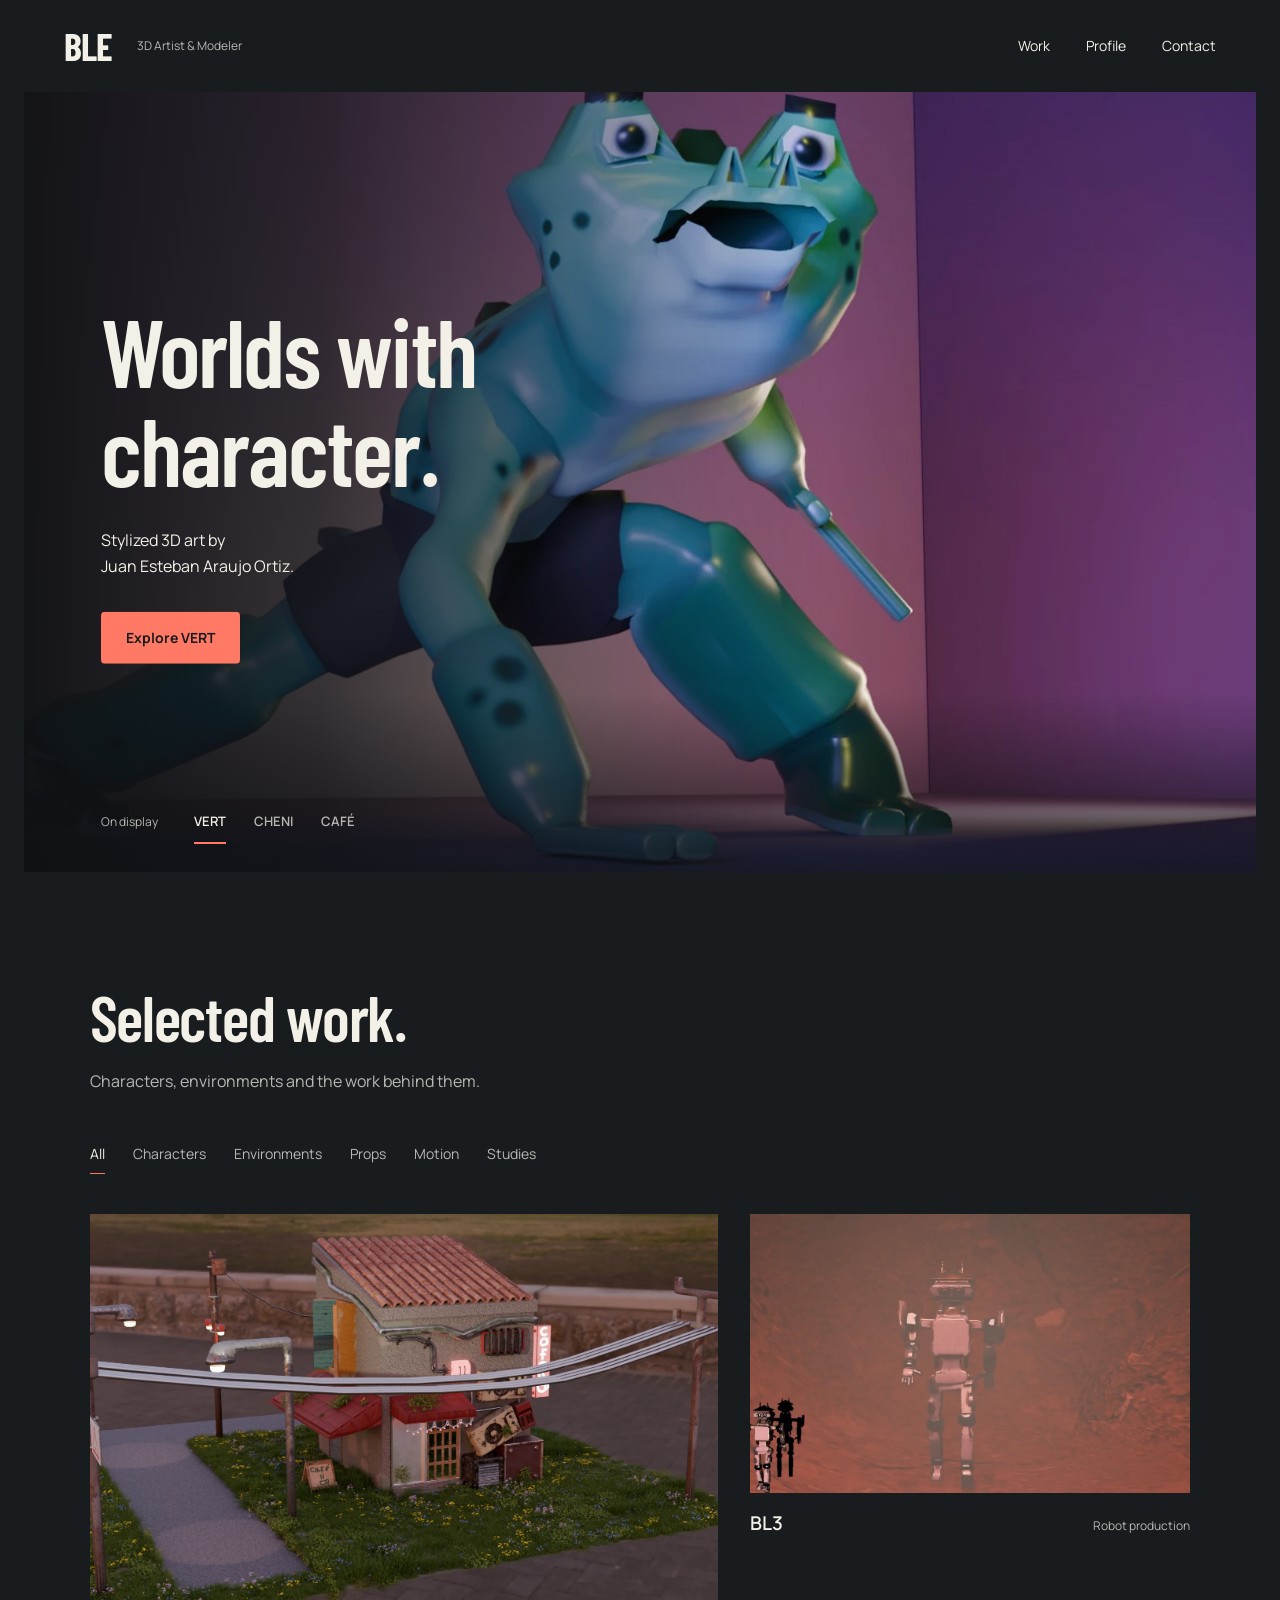
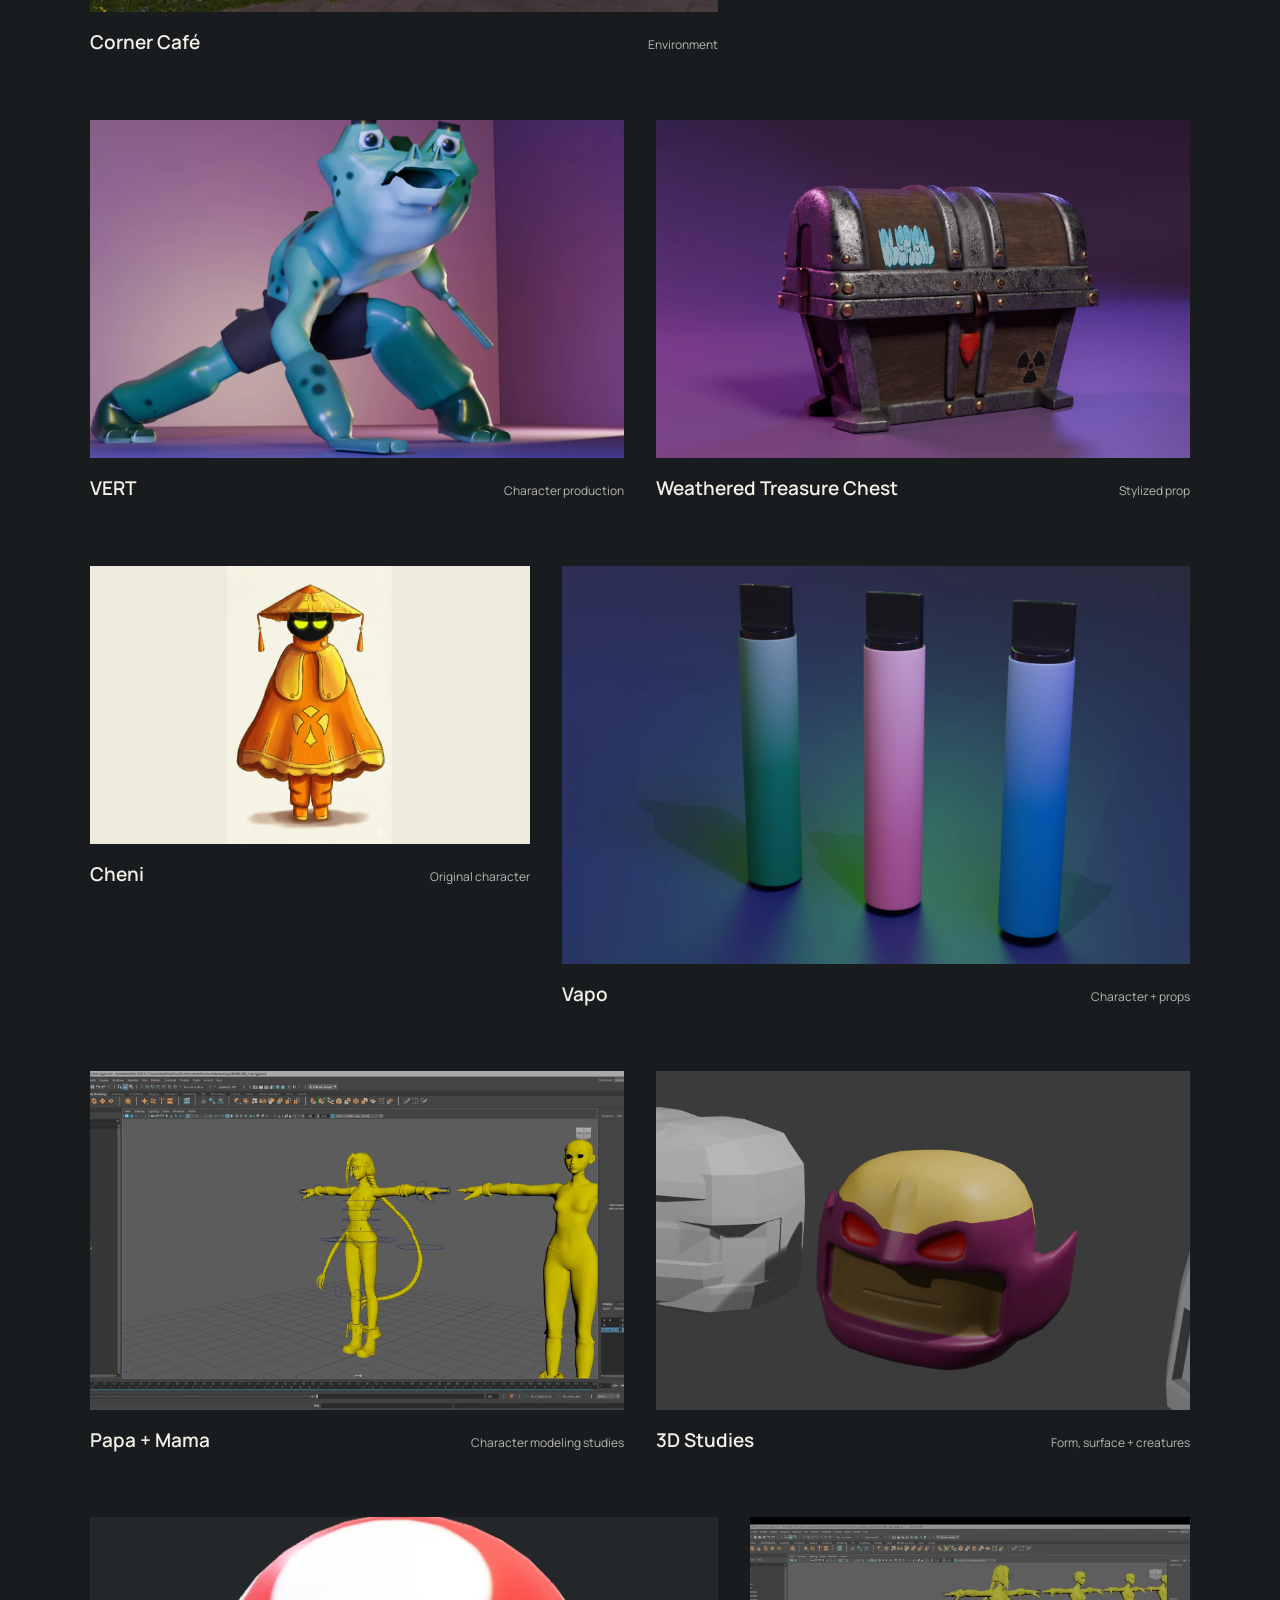
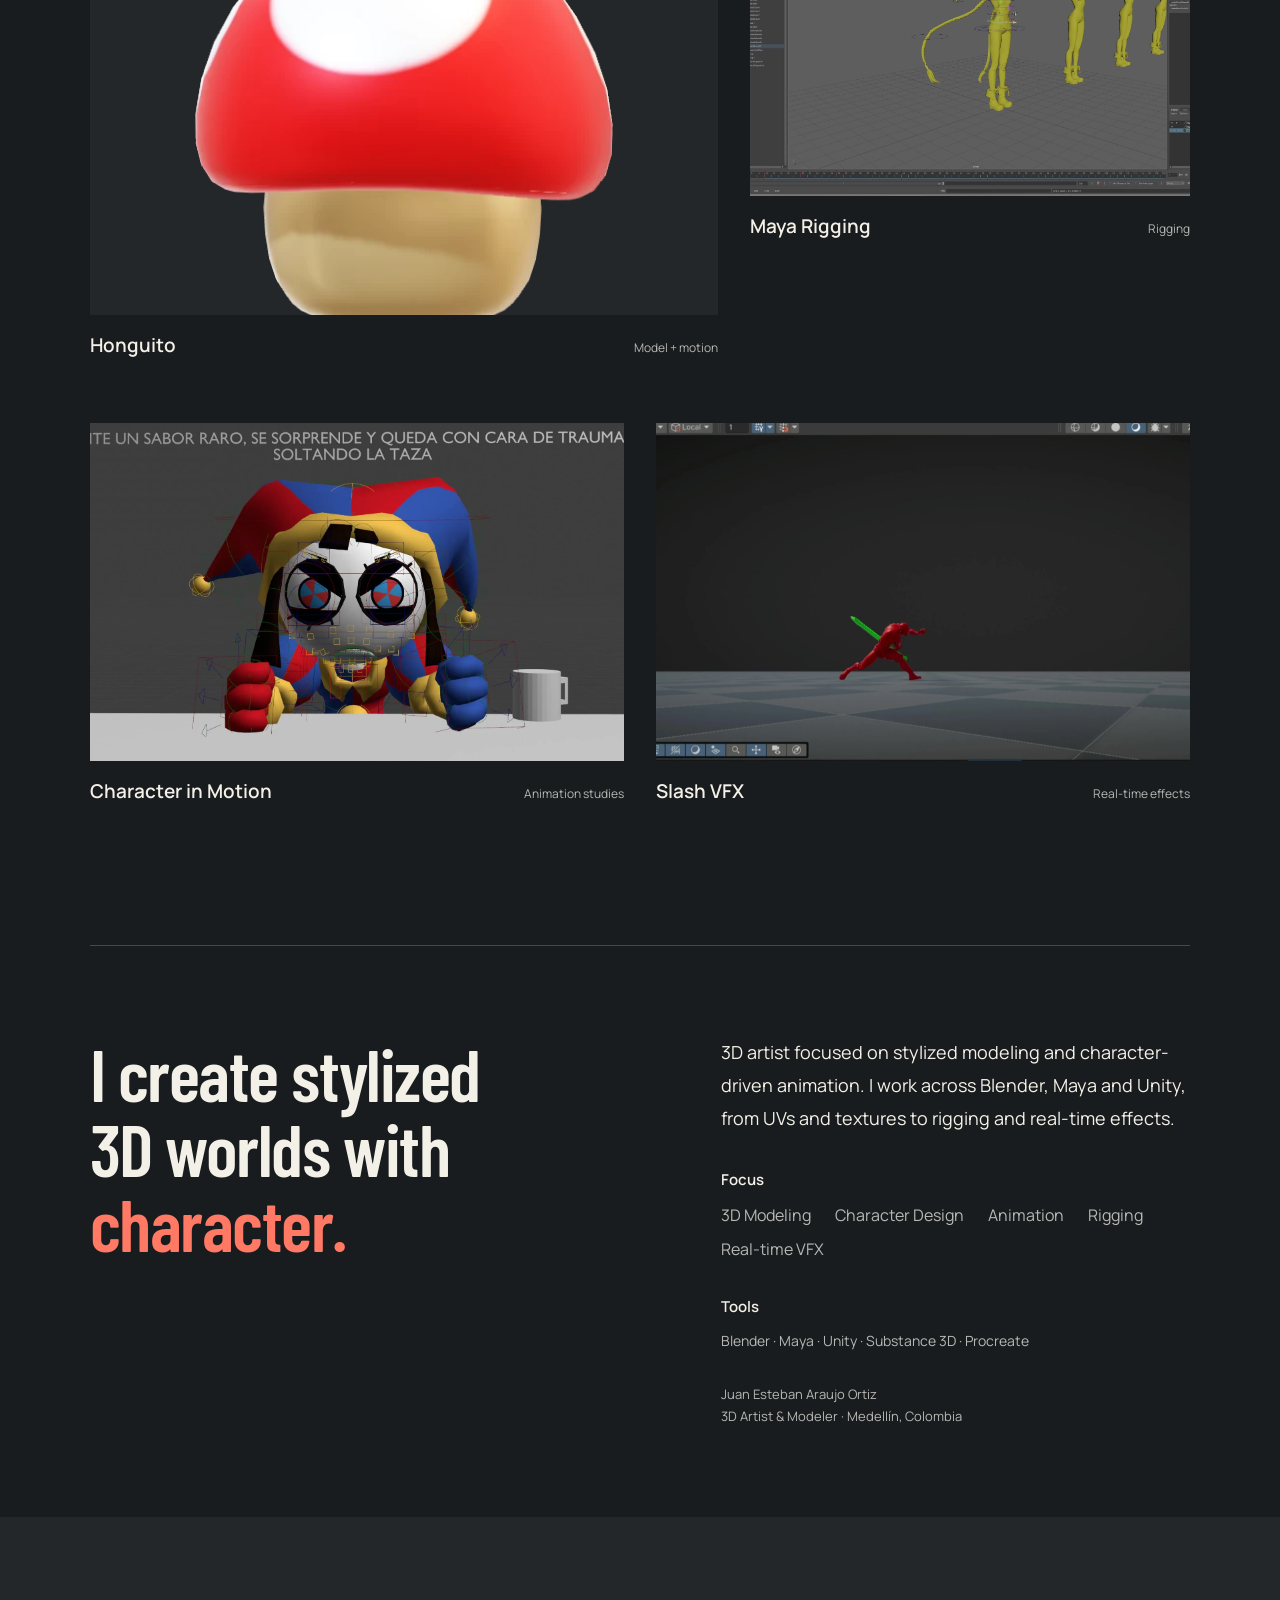
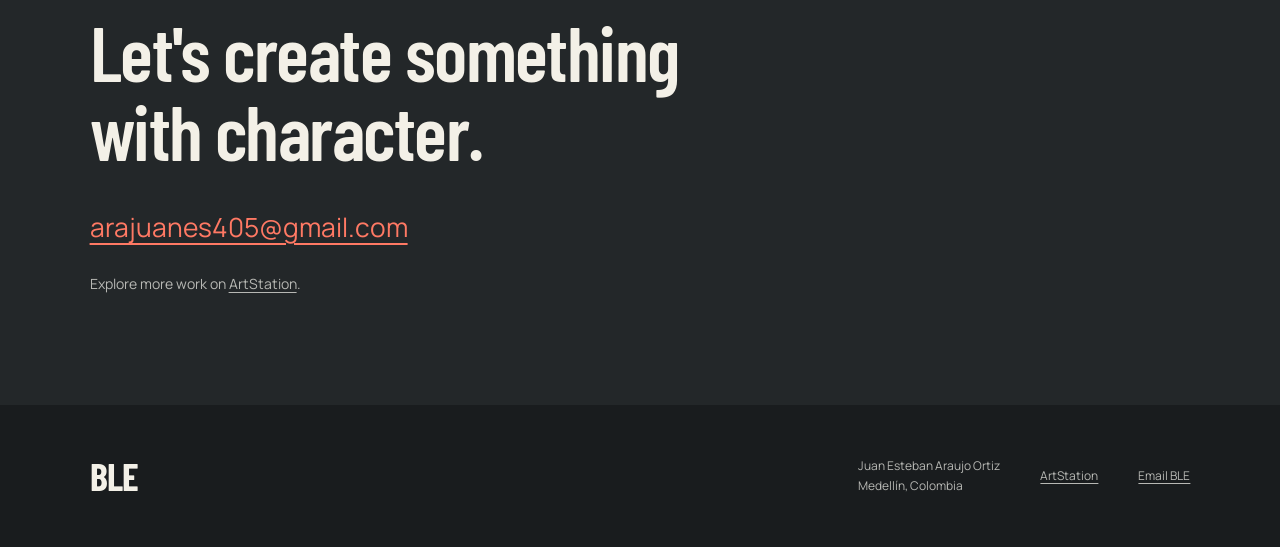
==== docs/index.html @ a09b198f "Build BLE exhibition portfolio with complete artwork, videos and 3D models" ====
<!doctype html><html lang="en"><head><meta charset="utf-8"><meta name="viewport" content="width=device-width,initial-scale=1"><meta name="theme-color" content="#191c1e"><title>Worlds with character · BLE</title><meta name="description" content="The portfolio of Juan Esteban Araujo Ortiz (BLE). Stylized 3D modeling, character design, environments, animation, rigging and real-time VFX."><meta property="og:title" content="Worlds with character · BLE"><meta property="og:description" content="The portfolio of Juan Esteban Araujo Ortiz (BLE). Stylized 3D modeling, character design, environments, animation, rigging and real-time VFX."><meta property="og:type" content="website"><meta property="og:image" content="https://ble4real.github.io/portafolio/assets/image4.webp"><link rel="icon" href="assets/favicon.svg" type="image/svg+xml"><link rel="stylesheet" href="assets/fonts/fonts.css"><link rel="stylesheet" href="styles.css"><script defer src="app.js"></script></head><body><a class="skip" href="#main">Skip to content</a><header class="site-header"><a class="brand" href="index.html" aria-label="BLE home">BLE<span>3D Artist &amp; Modeler</span></a><nav aria-label="Main navigation"><a href="index.html#work">Work</a><a href="index.html#about">Profile</a><a href="index.html#contact">Contact</a></nav></header>
<main id="main"><section class="exhibition" aria-labelledby="hero-title"><div class="exhibition-art"><img id="featured-image" src="assets/image4.webp" alt="VERT, an original blue stylized character by BLE" width="1600" height="900" fetchpriority="high"></div><div class="exhibition-copy"><h1 id="hero-title">Worlds with<br>character.</h1><p>Stylized 3D art by<br>Juan Esteban Araujo Ortiz.</p><a id="featured-link" class="button primary" href="projects/vert.html">Explore VERT</a></div><div class="stage-controls" aria-label="Featured work"><span>On display</span><button class="active" aria-pressed="true" data-feature="vert">VERT</button><button aria-pressed="false" data-feature="cheni">CHENI</button><button aria-pressed="false" data-feature="cafe">CAFÉ</button></div></section>
<section id="work" class="work-section"><div class="section-heading"><h2>Selected work.</h2><p>Characters, environments and the work behind them.</p></div><div class="filters" role="group" aria-label="Filter projects"><button aria-pressed="true" class="active" data-filter="All">All</button><button aria-pressed="false" class="" data-filter="Characters">Characters</button><button aria-pressed="false" class="" data-filter="Environments">Environments</button><button aria-pressed="false" class="" data-filter="Props">Props</button><button aria-pressed="false" class="" data-filter="Motion">Motion</button><button aria-pressed="false" class="" data-filter="Studies">Studies</button></div><p id="filter-status" class="sr-only" aria-live="polite">12 projects shown</p><div class="project-grid"><a class="project-item" href="projects/corner-cafe.html" data-category="Environments"><div class="project-image "><img src="assets/image2.webp" alt="Corner Café environment, final render" loading="lazy" width="900" height="600"></div><div class="project-label"><h3>Corner Café</h3><span>Environment</span></div></a><a class="project-item" href="projects/bl3.html" data-category="Characters"><div class="project-image "><img src="assets/image3.webp" alt="BL3: final environment and robot" loading="lazy" width="900" height="600"></div><div class="project-label"><h3>BL3</h3><span>Robot production</span></div></a><a class="project-item" href="projects/vert.html" data-category="Characters"><div class="project-image "><img src="assets/image4.webp" alt="VERT character: complete presentation" loading="lazy" width="900" height="600"></div><div class="project-label"><h3>VERT</h3><span>Character production</span></div></a><a class="project-item" href="projects/treasure-chest.html" data-category="Props"><div class="project-image "><img src="assets/image5.webp" alt="Weathered treasure chest: final render" loading="lazy" width="900" height="600"></div><div class="project-label"><h3>Weathered Treasure Chest</h3><span>Stylized prop</span></div></a><a class="project-item" href="projects/cheni.html" data-category="Characters"><div class="project-image portrait"><img src="assets/image1.webp" alt="Cheni original character design: front" loading="lazy" width="900" height="600"></div><div class="project-label"><h3>Cheni</h3><span>Original character</span></div></a><a class="project-item" href="projects/vapo.html" data-category="Characters"><div class="project-image "><img src="assets/image6.webp" alt="Vapo cylindrical accessories" loading="lazy" width="900" height="600"></div><div class="project-label"><h3>Vapo</h3><span>Character + props</span></div></a><a class="project-item" href="projects/character-studies.html" data-category="Studies"><div class="project-image "><img src="assets/image25.webp" alt="Papa + Mama: three character model variations in Blender" loading="lazy" width="900" height="600"></div><div class="project-label"><h3>Papa + Mama</h3><span>Character modeling studies</span></div></a><a class="project-item" href="projects/3d-studies.html" data-category="Studies"><div class="project-image "><img src="assets/image8.webp" alt="Wolv: creature study" loading="lazy" width="900" height="600"></div><div class="project-label"><h3>3D Studies</h3><span>Form, surface + creatures</span></div></a><a class="project-item" href="projects/honguito.html" data-category="Characters"><div class="project-image "><img src="assets/image29.webp" alt="Honguito interactive model preview" loading="lazy" width="900" height="600"></div><div class="project-label"><h3>Honguito</h3><span>Model + motion</span></div></a><a class="project-item" href="projects/maya-rigging.html" data-category="Motion"><div class="project-image "><img src="assets/image30.webp" alt="Maya rigging: model and controls" loading="lazy" width="900" height="600"></div><div class="project-label"><h3>Maya Rigging</h3><span>Rigging</span></div></a><a class="project-item" href="projects/animation-studies.html" data-category="Motion"><div class="project-image "><img src="assets/image7.webp" alt="Two-angle character acting exercise" loading="lazy" width="900" height="600"></div><div class="project-label"><h3>Character in Motion</h3><span>Animation studies</span></div></a><a class="project-item" href="projects/slash-vfx.html" data-category="Motion"><div class="project-image "><img src="assets/image38.webp" alt="Slash VFX: Unity effect view" loading="lazy" width="900" height="600"></div><div class="project-label"><h3>Slash VFX</h3><span>Real-time effects</span></div></a></div><p class="empty-state" hidden>No projects match this selection. Choose All to see the complete portfolio.</p></section>
<section id="about" class="profile"><div class="profile-title"><h2>I create stylized<br>3D worlds with<br><span>character.</span></h2></div><div class="profile-body"><p class="intro">3D artist focused on stylized modeling and character-driven animation. I work across Blender, Maya and Unity, from UVs and textures to rigging and real-time effects.</p><h3>Focus</h3><ul class="focus-list"><li>3D Modeling</li><li>Character Design</li><li>Animation</li><li>Rigging</li><li>Real-time VFX</li></ul><h3>Tools</h3><p class="tools">Blender · Maya · Unity · Substance 3D · Procreate</p><p class="profile-name">Juan Esteban Araujo Ortiz<br>3D Artist &amp; Modeler · Medellín, Colombia</p></div></section>
<section id="contact" class="contact"><h2>Let's create something<br>with character.</h2><a class="contact-email" href="mailto:arajuanes405@gmail.com">arajuanes405@gmail.com</a><p>Explore more work on <a href="https://www.artstation.com/ble4real" target="_blank" rel="noopener noreferrer">ArtStation</a>.</p></section></main><footer><a class="brand" href="index.html">BLE</a><p>Juan Esteban Araujo Ortiz<br>Medellín, Colombia</p><a href="https://www.artstation.com/ble4real" target="_blank" rel="noopener noreferrer">ArtStation</a><a href="mailto:arajuanes405@gmail.com">Email BLE</a></footer><dialog class="lightbox" aria-label="Enlarged artwork"><button type="button" class="close-lightbox">Close image</button><img src="assets/image4.webp" alt=""><p></p></dialog></body></html>
---- docs/assets/fonts/fonts.css ----
@font-face {
  font-family: 'Barlow Condensed';
  font-style: normal;
  font-weight: 600;
  font-display: swap;
  src: url(./font-1.ttf) format('truetype');
}
@font-face {
  font-family: 'Barlow Condensed';
  font-style: normal;
  font-weight: 700;
  font-display: swap;
  src: url(./font-2.ttf) format('truetype');
}
@font-face {
  font-family: 'Manrope';
  font-style: normal;
  font-weight: 400;
  font-display: swap;
  src: url(./font-3.ttf) format('truetype');
}
@font-face {
  font-family: 'Manrope';
  font-style: normal;
  font-weight: 500;
  font-display: swap;
  src: url(./font-4.ttf) format('truetype');
}
@font-face {
  font-family: 'Manrope';
  font-style: normal;
  font-weight: 600;
  font-display: swap;
  src: url(./font-5.ttf) format('truetype');
}
@font-face {
  font-family: 'Manrope';
  font-style: normal;
  font-weight: 700;
  font-display: swap;
  src: url(./font-6.ttf) format('truetype');
}
---- docs/styles.css ----
:root{color-scheme:dark;--bg:#191c1e;--surface:#232729;--text:#f3f0e7;--muted:#b7b8b4;--accent:#ff7964;--line:#44484a;--display:'Barlow Condensed',sans-serif;--body:'Manrope',sans-serif;--ease:cubic-bezier(.16,1,.3,1)}
*{box-sizing:border-box}html{scroll-behavior:smooth;scroll-padding-top:100px}body{margin:0;background:var(--bg);color:var(--text);font:400 16px/1.65 var(--body)}::selection{background:var(--accent);color:var(--bg)}::-webkit-scrollbar{width:10px}::-webkit-scrollbar-track{background:var(--bg)}::-webkit-scrollbar-thumb{background:#646969;border:2px solid var(--bg);border-radius:8px}a{color:inherit;text-underline-offset:.24em}button,input{font:inherit}button{cursor:pointer}button,a{touch-action:manipulation}button:disabled{cursor:wait;opacity:.5}button:focus-visible,a:focus-visible,model-viewer:focus-visible{outline:2px solid var(--accent);outline-offset:6px}img{display:block;max-width:100%;height:auto}h1,h2,h3,p{margin:0}h1,h2{font-family:var(--display);line-height:1.03;letter-spacing:-.02em;font-weight:600;text-wrap:balance}h3{font-weight:600;line-height:1.35}h1{font-size:clamp(3.4rem,7.6vw,6rem)}h2{font-size:clamp(2.7rem,5vw,4.7rem)}p{max-width:70ch}.site-header{height:92px;padding:0 max(32px,5vw);display:flex;align-items:center;justify-content:space-between;gap:24px}.brand{font-family:var(--display);font-weight:700;font-size:38px;letter-spacing:-.02em;text-decoration:none;display:flex;align-items:center;gap:24px}.brand span{font:400 12px/1.4 var(--body);color:var(--muted);letter-spacing:0}.site-header nav{display:flex;gap:36px}.site-header nav a{font-size:14px;text-decoration:none;position:relative}.site-header nav a:hover{color:var(--accent)}.skip{position:fixed;top:-100px;left:20px;padding:12px 20px;background:var(--accent);color:var(--bg);z-index:99}.skip:focus{top:12px}.sr-only{position:absolute;width:1px;height:1px;padding:0;margin:-1px;overflow:hidden;clip:rect(0,0,0,0);white-space:nowrap;border:0}.exhibition{position:relative;min-height:620px;height:calc(100dvh - 120px);max-height:820px;margin:0 24px;overflow:hidden;background:#242226}.exhibition-art{position:absolute;inset:0}.exhibition-art img{width:100%;height:100%;object-fit:cover;object-position:70% center;transition:opacity 180ms ease}.exhibition-art:after{content:'';position:absolute;inset:0;background:linear-gradient(90deg,rgba(15,17,20,.97),rgba(15,17,20,.78) 24%,rgba(15,17,20,.03) 65%),linear-gradient(0deg,rgba(15,17,20,.83),transparent 23%)}.exhibition-copy{position:absolute;left:clamp(32px,6vw,100px);top:50%;transform:translateY(-50%);max-width:560px}.exhibition-copy h1{margin-bottom:28px}.exhibition-copy p{margin-bottom:32px;color:var(--text);font-size:16px}.button{display:inline-flex;align-items:center;justify-content:center;min-height:52px;padding:13px 24px;border:1px solid transparent;border-radius:4px;text-decoration:none;font-size:14px;font-weight:700;transition:background 180ms ease,transform 180ms var(--ease)}.primary{background:var(--accent);color:#191c1e}.primary:hover{background:#ff9585}.primary:active{transform:scale(.97)}.stage-controls{position:absolute;bottom:28px;left:clamp(32px,6vw,100px);right:32px;display:flex;align-items:center;gap:28px}.stage-controls>span{color:var(--muted);font-size:12px;margin-right:8px}.stage-controls button{background:transparent;border:0;padding:10px 0;color:var(--muted);font-size:13px;font-weight:600;border-bottom:2px solid transparent}.stage-controls button.active{color:var(--text);border-color:var(--accent)}.stage-controls button:hover{color:var(--text)}.work-section{padding:112px max(32px,7vw) 0}.section-heading{margin-bottom:40px}.section-heading p{margin-top:18px;color:var(--muted)}.filters{display:flex;flex-wrap:wrap;gap:12px 28px;margin-bottom:40px}.filters button{background:transparent;border:0;border-bottom:1px solid transparent;color:var(--muted);padding:8px 0;font-size:14px}.filters button.active{border-color:var(--accent);color:var(--text)}.filters button:hover{color:var(--accent)}.project-grid{display:grid;grid-template-columns:repeat(12,minmax(0,1fr));column-gap:32px;row-gap:64px}.project-item{grid-column:span 6;text-decoration:none;min-width:0}.project-item:first-child{grid-column:span 7}.project-item:nth-child(2){grid-column:span 5}.project-item:nth-child(5){grid-column:span 5}.project-item:nth-child(6){grid-column:span 7}.project-item:nth-child(9){grid-column:span 7}.project-item:nth-child(10){grid-column:span 5}.project-item[hidden]{display:none}.project-grid.filtered .project-item{grid-column:span 6}.project-image{overflow:hidden;background:var(--surface);aspect-ratio:1.58}.project-image img{width:100%;height:100%;object-fit:cover;transition:transform 550ms var(--ease);object-position:center}.project-image.portrait{background:#eeeadd}.project-image.portrait img{object-fit:contain}.project-label{display:flex;justify-content:space-between;align-items:baseline;gap:16px;margin-top:18px}.project-label h3{font-size:19px}.project-label span{font-size:12px;color:var(--muted);text-align:right}.project-item:hover .project-image img{transform:scale(1.035)}.project-item:hover h3{color:var(--accent)}.profile{margin:140px max(32px,7vw) 0;padding:90px 0;border-top:1px solid var(--line);display:grid;grid-template-columns:1.1fr 1fr;gap:9vw}.profile-title h2{font-size:clamp(3.2rem,5.7vw,5.5rem)}.profile-title span{color:var(--accent)}.profile-body .intro{font-size:18px;line-height:1.85}.profile-body h3{margin-top:34px;margin-bottom:12px;font-size:15px}.focus-list{display:flex;flex-wrap:wrap;gap:8px 24px;list-style:none;padding:0;margin:0;color:var(--muted)}.tools{color:var(--muted);font-size:14px}.profile-name{margin-top:32px;color:var(--muted);font-size:13px}.contact{padding:95px max(32px,7vw) 110px;background:var(--surface)}.contact h2{font-size:clamp(3rem,6vw,5.5rem)}.contact-email{display:inline-block;margin-top:36px;font-size:clamp(1rem,2.2vw,1.65rem);color:var(--accent);overflow-wrap:anywhere}.contact p{margin-top:22px;font-size:14px;color:var(--muted)}footer{display:flex;align-items:center;gap:40px;padding:40px max(32px,7vw);font-size:12px;color:var(--muted)}footer .brand{color:var(--text);margin-right:auto}footer p{font-size:12px}footer a:not(.brand){white-space:nowrap}footer a:hover{color:var(--accent)}.project-page{padding:40px max(32px,7vw) 0}.back-link{font-size:13px;color:var(--muted)}.project-heading{padding:48px 0 54px;max-width:900px}.project-kind{color:var(--muted);font-size:16px;margin-bottom:20px}.project-heading h1{font-size:clamp(3.5rem,7.2vw,6rem);margin-bottom:24px}.project-intro{font-size:20px;line-height:1.6;max-width:58ch}.project-heading .tools{margin-top:24px}.project-gallery{display:grid;grid-template-columns:repeat(2,minmax(0,1fr));gap:36px 28px}.gallery-item{margin:0;min-width:0}.gallery-item:first-child{grid-column:1/-1}.gallery-item:first-child img{max-height:720px}.artwork-open{display:block;width:100%;padding:0;border:0;background:var(--surface);border-radius:0;overflow:hidden}.artwork-open img{width:100%;max-height:520px;object-fit:contain;height:auto}.artwork-open:hover{outline:1px solid var(--accent)}figcaption{font-size:12px;color:var(--muted);margin-top:13px;max-width:65ch}.process-notes{display:grid;grid-template-columns:repeat(3,minmax(0,1fr));gap:38px;margin-top:64px}.process-notes h2{font-size:18px;margin-bottom:12px}.process-notes p{color:var(--muted);font-size:14px}.film,.model-section{margin-top:84px}.film h2,.model-section h2{font:600 clamp(2rem,3.5vw,3rem)/1.15 var(--display);margin-bottom:24px}.film video{width:100%;max-height:720px;background:#101315;display:block;object-fit:contain}.film p,.model-section>p{margin-top:18px;color:var(--muted);font-size:14px}.subtle-link{display:inline-block;margin-top:16px;color:var(--accent);font-size:13px}.model-shell{position:relative;background:#101315}model-viewer{display:block;width:100%;height:580px;background:#101315;--poster-color:#101315;--progress-bar-color:var(--accent)}.model-poster{display:flex;align-items:flex-end;justify-content:center;position:absolute;inset:0;width:100%;height:100%;border:0;background-color:#101315;background-position:center;background-size:contain;background-repeat:no-repeat;padding:32px}.model-poster span{background:var(--accent);color:#191c1e;padding:13px 24px;border-radius:4px;font-size:14px;font-weight:700}.model-progress{position:absolute;bottom:24px;left:24px;background:var(--bg);padding:8px 14px;border-radius:4px;font-size:13px}.model-error{padding:24px;color:var(--text)}.credits{margin-top:80px;padding:44px 0 64px;border-top:1px solid var(--line)}.credits h2{font:600 22px/1.4 var(--body);margin-bottom:18px}.credits p{font-size:14px;color:var(--muted)}.project-pagination{display:flex;justify-content:space-between;gap:32px;border-top:1px solid var(--line);padding:32px 0 72px}.project-pagination a{font-size:20px;text-decoration:none;max-width:46%;overflow-wrap:anywhere}.project-pagination a:last-child{text-align:right}.project-pagination span{display:block;font-size:12px;color:var(--muted);margin-bottom:12px}.project-pagination a:hover{color:var(--accent)}.lightbox{border:0;border-radius:0;padding:24px;background:var(--bg);color:var(--text);width:min(96vw,1500px);max-height:94dvh}.lightbox::backdrop{background:rgba(0,0,0,.92)}.lightbox img{width:100%;max-height:76dvh;object-fit:contain}.lightbox p{margin-top:14px;font-size:13px;color:var(--muted)}.close-lightbox{display:block;margin:0 0 18px auto;padding:8px 14px;border:1px solid var(--line);background:transparent;color:var(--text);border-radius:4px}.empty-state{color:var(--muted);padding:24px 0}
@media(hover:hover) and (pointer:fine){.site-header nav a:after{content:'';position:absolute;left:0;right:0;bottom:-7px;height:1px;background:var(--accent);transform:scaleX(0);transform-origin:left;transition:transform 180ms var(--ease)}.site-header nav a:hover:after{transform:scaleX(1)}}
@media(max-width:900px){.brand span{display:none}.site-header{height:78px}.site-header nav{gap:26px}.exhibition{min-height:570px;height:calc(88dvh - 78px)}.exhibition-copy h1{font-size:clamp(3.5rem,8vw,5.5rem)}.project-label{display:block}.project-label span{display:block;text-align:left;margin-top:5px}.profile{gap:6vw}.process-notes{grid-template-columns:1fr 1fr}.contact{padding-top:75px}footer{gap:24px}.project-intro{font-size:18px}}
@media(max-width:600px){html{scroll-padding-top:20px}.site-header{padding:0 22px;height:74px}.brand{font-size:34px}.site-header nav{gap:22px}.site-header nav a{font-size:12px}.exhibition{margin:0 12px;min-height:690px;height:calc(100dvh - 86px);max-height:830px}.exhibition-art img{object-position:64% top;height:64%;object-fit:cover}.exhibition-art:after{background:linear-gradient(0deg,#15181b 31%,rgba(21,24,27,.15) 74%,transparent);}.exhibition-copy{top:auto;bottom:90px;transform:none;left:24px;right:24px}.exhibition-copy h1{font-size:clamp(3.4rem,15vw,4.4rem);margin-bottom:18px}.exhibition-copy p{font-size:14px;margin-bottom:24px}.stage-controls{bottom:22px;left:24px;right:24px;gap:21px}.stage-controls>span{font-size:11px;margin-right:0}.stage-controls button{font-size:12px}.work-section{padding:72px 24px 0}.section-heading{margin-bottom:26px}.section-heading p{font-size:14px;margin-top:14px}.filters{gap:8px 24px;margin-bottom:30px}.filters button{font-size:12px}.project-grid{display:block}.project-item{display:block;margin-bottom:38px}.project-image{aspect-ratio:1.45}.project-label{display:flex;margin-top:14px}.project-label h3{font-size:17px}.project-label span{font-size:11px;text-align:right;max-width:45%;margin-top:0}.profile{margin:72px 24px 0;padding:60px 0;display:block}.profile-title h2{font-size:3.5rem}.profile-body{margin-top:36px}.profile-body .intro{font-size:16px}.contact{padding:66px 24px}.contact h2{font-size:3.2rem}.contact-email{font-size:16px}footer{padding:32px 24px;flex-wrap:wrap;gap:22px}footer .brand{flex:1}footer p{width:65%;text-align:right}footer a:not(.brand){font-size:12px}.project-page{padding:24px 24px 0}.project-heading{padding:36px 0}.project-heading h1{font-size:3.8rem}.project-intro{font-size:17px}.project-gallery{display:block}.gallery-item{margin-bottom:30px}.process-notes{display:block;margin-top:42px}.process-notes>div{margin-bottom:30px}.film,.model-section{margin-top:54px}model-viewer{height:400px}.credits{margin-top:54px;padding:32px 0 44px}.project-pagination{padding-bottom:44px}.project-pagination a{font-size:17px}.lightbox{padding:16px}.model-poster{padding:22px}.model-poster span{font-size:12px}}
@media(prefers-reduced-motion:reduce){html{scroll-behavior:auto}*,*:before,*:after{animation:none!important;transition:none!important}.project-item:hover .project-image img{transform:none}.primary:active{transform:none}}
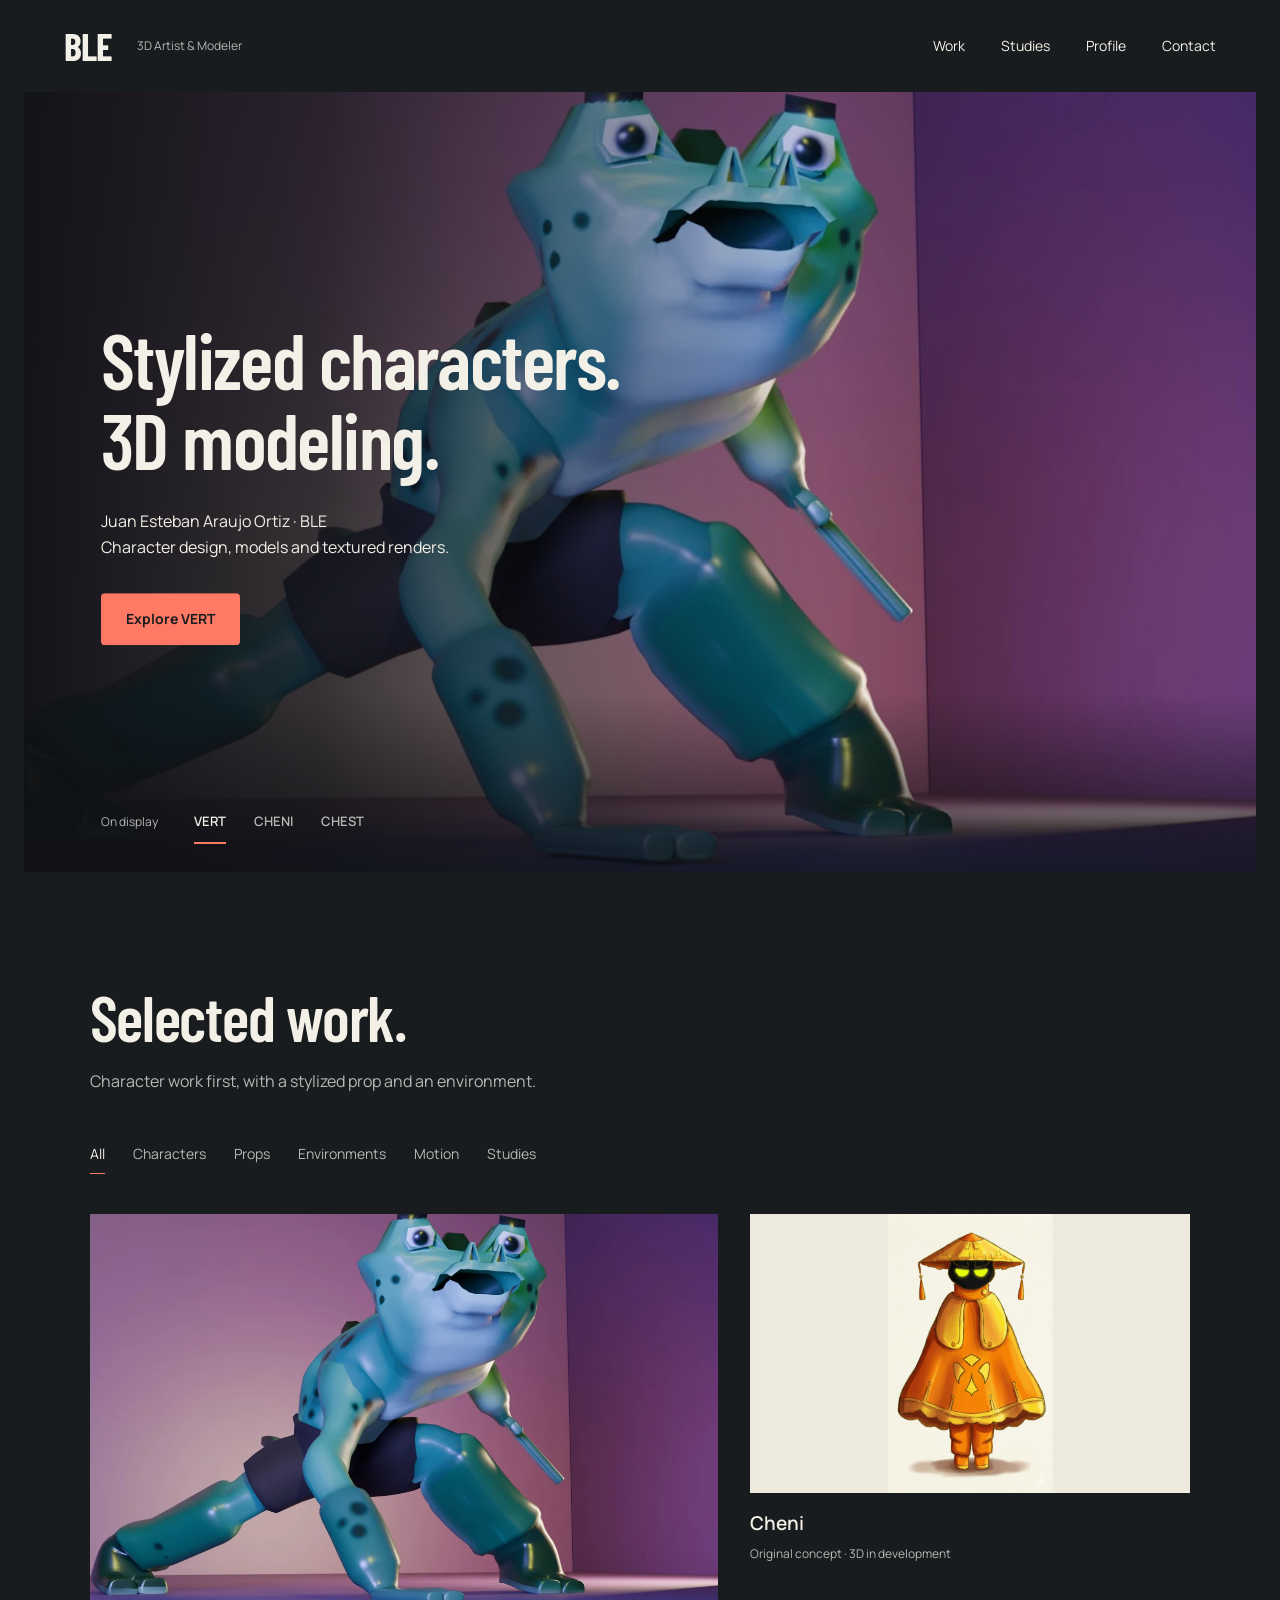
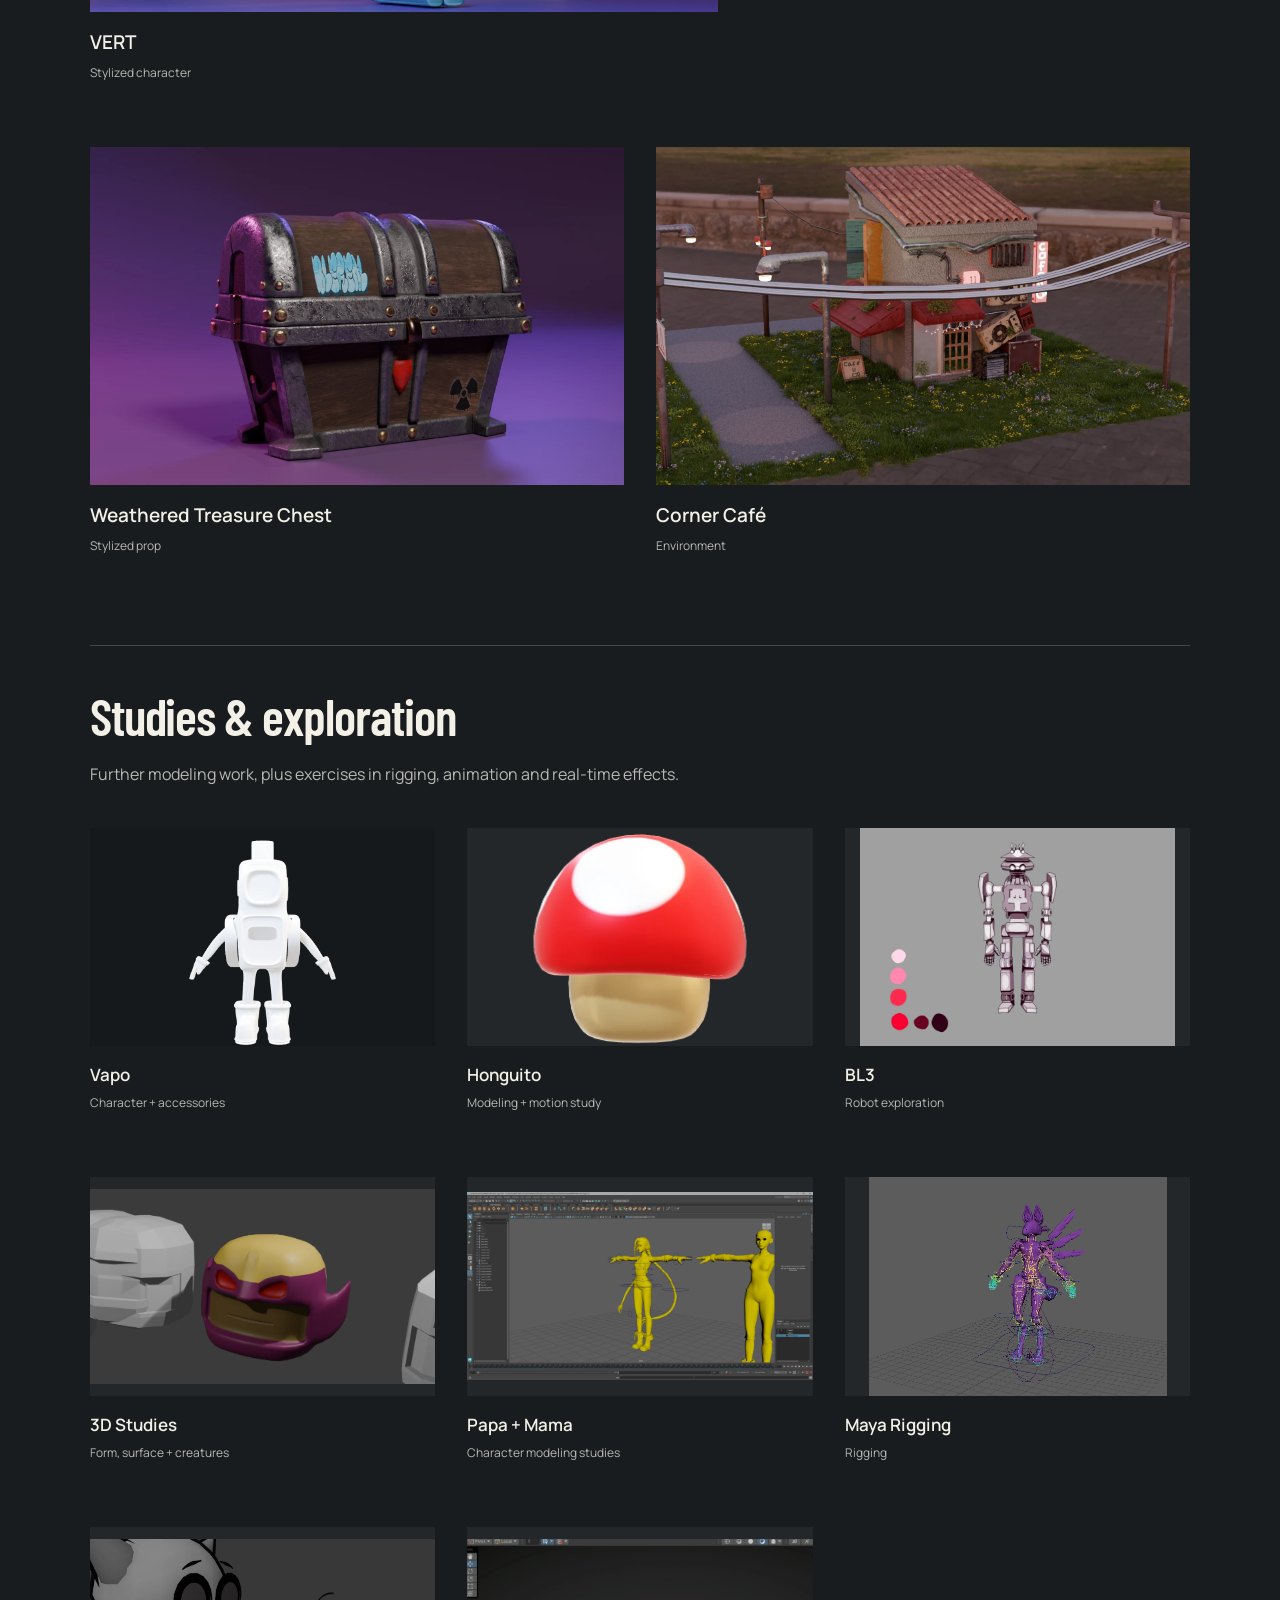
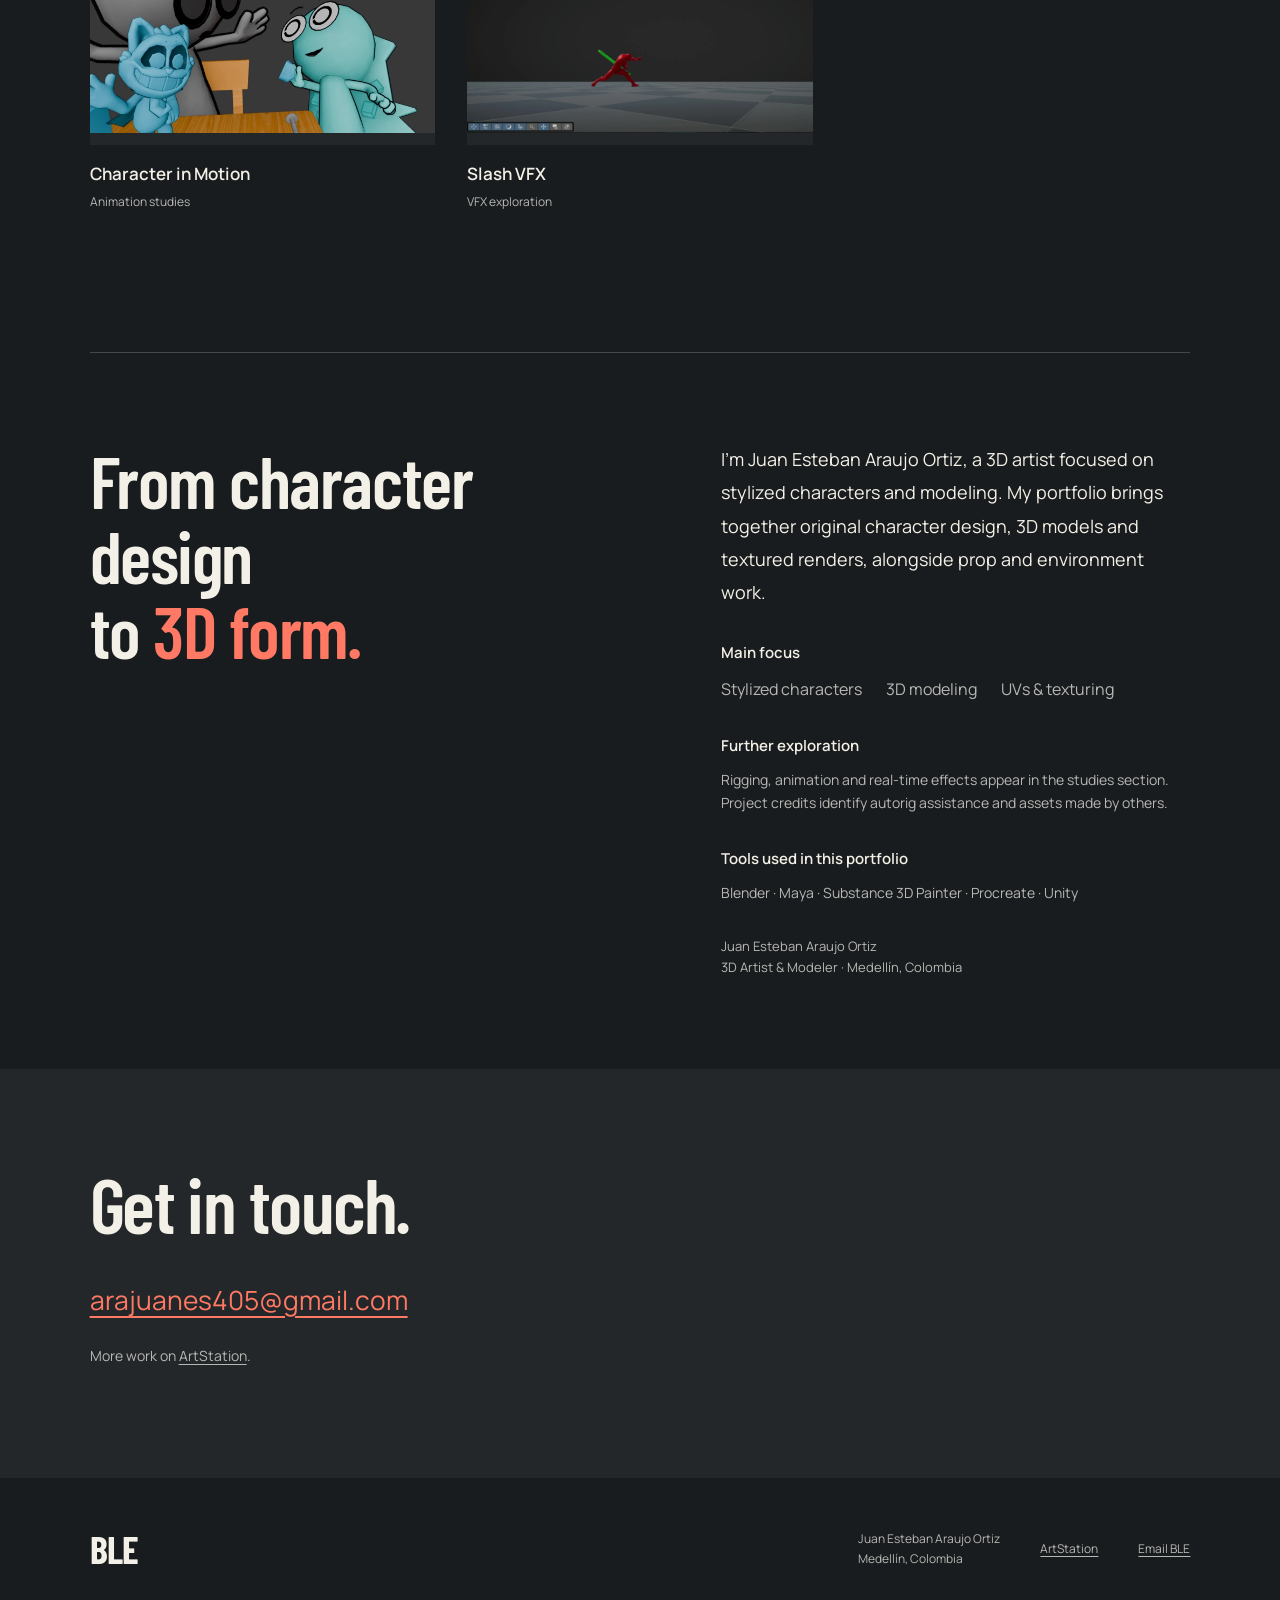
==== commit 941dc783: "Refocus portfolio on stylized characters and verified project content" ====
--- a/docs/index.html
+++ b/docs/index.html
@@ -1,5 +1,10 @@
-<!doctype html><html lang="en"><head><meta charset="utf-8"><meta name="viewport" content="width=device-width,initial-scale=1"><meta name="theme-color" content="#191c1e"><title>Worlds with character · BLE</title><meta name="description" content="The portfolio of Juan Esteban Araujo Ortiz (BLE). Stylized 3D modeling, character design, environments, animation, rigging and real-time VFX."><meta property="og:title" content="Worlds with character · BLE"><meta property="og:description" content="The portfolio of Juan Esteban Araujo Ortiz (BLE). Stylized 3D modeling, character design, environments, animation, rigging and real-time VFX."><meta property="og:type" content="website"><meta property="og:image" content="https://ble4real.github.io/portafolio/assets/image4.webp"><link rel="icon" href="assets/favicon.svg" type="image/svg+xml"><link rel="stylesheet" href="assets/fonts/fonts.css"><link rel="stylesheet" href="styles.css"><script defer src="app.js"></script></head><body><a class="skip" href="#main">Skip to content</a><header class="site-header"><a class="brand" href="index.html" aria-label="BLE home">BLE<span>3D Artist &amp; Modeler</span></a><nav aria-label="Main navigation"><a href="index.html#work">Work</a><a href="index.html#about">Profile</a><a href="index.html#contact">Contact</a></nav></header>
-<main id="main"><section class="exhibition" aria-labelledby="hero-title"><div class="exhibition-art"><img id="featured-image" src="assets/image4.webp" alt="VERT, an original blue stylized character by BLE" width="1600" height="900" fetchpriority="high"></div><div class="exhibition-copy"><h1 id="hero-title">Worlds with<br>character.</h1><p>Stylized 3D art by<br>Juan Esteban Araujo Ortiz.</p><a id="featured-link" class="button primary" href="projects/vert.html">Explore VERT</a></div><div class="stage-controls" aria-label="Featured work"><span>On display</span><button class="active" aria-pressed="true" data-feature="vert">VERT</button><button aria-pressed="false" data-feature="cheni">CHENI</button><button aria-pressed="false" data-feature="cafe">CAFÉ</button></div></section>
-<section id="work" class="work-section"><div class="section-heading"><h2>Selected work.</h2><p>Characters, environments and the work behind them.</p></div><div class="filters" role="group" aria-label="Filter projects"><button aria-pressed="true" class="active" data-filter="All">All</button><button aria-pressed="false" class="" data-filter="Characters">Characters</button><button aria-pressed="false" class="" data-filter="Environments">Environments</button><button aria-pressed="false" class="" data-filter="Props">Props</button><button aria-pressed="false" class="" data-filter="Motion">Motion</button><button aria-pressed="false" class="" data-filter="Studies">Studies</button></div><p id="filter-status" class="sr-only" aria-live="polite">12 projects shown</p><div class="project-grid"><a class="project-item" href="projects/corner-cafe.html" data-category="Environments"><div class="project-image "><img src="assets/image2.webp" alt="Corner Café environment, final render" loading="lazy" width="900" height="600"></div><div class="project-label"><h3>Corner Café</h3><span>Environment</span></div></a><a class="project-item" href="projects/bl3.html" data-category="Characters"><div class="project-image "><img src="assets/image3.webp" alt="BL3: final environment and robot" loading="lazy" width="900" height="600"></div><div class="project-label"><h3>BL3</h3><span>Robot production</span></div></a><a class="project-item" href="projects/vert.html" data-category="Characters"><div class="project-image "><img src="assets/image4.webp" alt="VERT character: complete presentation" loading="lazy" width="900" height="600"></div><div class="project-label"><h3>VERT</h3><span>Character production</span></div></a><a class="project-item" href="projects/treasure-chest.html" data-category="Props"><div class="project-image "><img src="assets/image5.webp" alt="Weathered treasure chest: final render" loading="lazy" width="900" height="600"></div><div class="project-label"><h3>Weathered Treasure Chest</h3><span>Stylized prop</span></div></a><a class="project-item" href="projects/cheni.html" data-category="Characters"><div class="project-image portrait"><img src="assets/image1.webp" alt="Cheni original character design: front" loading="lazy" width="900" height="600"></div><div class="project-label"><h3>Cheni</h3><span>Original character</span></div></a><a class="project-item" href="projects/vapo.html" data-category="Characters"><div class="project-image "><img src="assets/image6.webp" alt="Vapo cylindrical accessories" loading="lazy" width="900" height="600"></div><div class="project-label"><h3>Vapo</h3><span>Character + props</span></div></a><a class="project-item" href="projects/character-studies.html" data-category="Studies"><div class="project-image "><img src="assets/image25.webp" alt="Papa + Mama: three character model variations in Blender" loading="lazy" width="900" height="600"></div><div class="project-label"><h3>Papa + Mama</h3><span>Character modeling studies</span></div></a><a class="project-item" href="projects/3d-studies.html" data-category="Studies"><div class="project-image "><img src="assets/image8.webp" alt="Wolv: creature study" loading="lazy" width="900" height="600"></div><div class="project-label"><h3>3D Studies</h3><span>Form, surface + creatures</span></div></a><a class="project-item" href="projects/honguito.html" data-category="Characters"><div class="project-image "><img src="assets/image29.webp" alt="Honguito interactive model preview" loading="lazy" width="900" height="600"></div><div class="project-label"><h3>Honguito</h3><span>Model + motion</span></div></a><a class="project-item" href="projects/maya-rigging.html" data-category="Motion"><div class="project-image "><img src="assets/image30.webp" alt="Maya rigging: model and controls" loading="lazy" width="900" height="600"></div><div class="project-label"><h3>Maya Rigging</h3><span>Rigging</span></div></a><a class="project-item" href="projects/animation-studies.html" data-category="Motion"><div class="project-image "><img src="assets/image7.webp" alt="Two-angle character acting exercise" loading="lazy" width="900" height="600"></div><div class="project-label"><h3>Character in Motion</h3><span>Animation studies</span></div></a><a class="project-item" href="projects/slash-vfx.html" data-category="Motion"><div class="project-image "><img src="assets/image38.webp" alt="Slash VFX: Unity effect view" loading="lazy" width="900" height="600"></div><div class="project-label"><h3>Slash VFX</h3><span>Real-time effects</span></div></a></div><p class="empty-state" hidden>No projects match this selection. Choose All to see the complete portfolio.</p></section>
-<section id="about" class="profile"><div class="profile-title"><h2>I create stylized<br>3D worlds with<br><span>character.</span></h2></div><div class="profile-body"><p class="intro">3D artist focused on stylized modeling and character-driven animation. I work across Blender, Maya and Unity, from UVs and textures to rigging and real-time effects.</p><h3>Focus</h3><ul class="focus-list"><li>3D Modeling</li><li>Character Design</li><li>Animation</li><li>Rigging</li><li>Real-time VFX</li></ul><h3>Tools</h3><p class="tools">Blender · Maya · Unity · Substance 3D · Procreate</p><p class="profile-name">Juan Esteban Araujo Ortiz<br>3D Artist &amp; Modeler · Medellín, Colombia</p></div></section>
-<section id="contact" class="contact"><h2>Let's create something<br>with character.</h2><a class="contact-email" href="mailto:arajuanes405@gmail.com">arajuanes405@gmail.com</a><p>Explore more work on <a href="https://www.artstation.com/ble4real" target="_blank" rel="noopener noreferrer">ArtStation</a>.</p></section></main><footer><a class="brand" href="index.html">BLE</a><p>Juan Esteban Araujo Ortiz<br>Medellín, Colombia</p><a href="https://www.artstation.com/ble4real" target="_blank" rel="noopener noreferrer">ArtStation</a><a href="mailto:arajuanes405@gmail.com">Email BLE</a></footer><dialog class="lightbox" aria-label="Enlarged artwork"><button type="button" class="close-lightbox">Close image</button><img src="assets/image4.webp" alt=""><p></p></dialog></body></html>+<!doctype html>
+<html lang="en"><head><meta charset="utf-8"><meta name="viewport" content="width=device-width,initial-scale=1"><meta name="theme-color" content="#191c1e">
+<title>Stylized characters &amp; 3D modeling · BLE</title><meta name="description" content="Juan Esteban Araujo Ortiz (BLE). Stylized characters and 3D modeling, with selected props, environments and studies."><meta property="og:title" content="Stylized characters &amp; 3D modeling · BLE"><meta property="og:description" content="Juan Esteban Araujo Ortiz (BLE). Stylized characters and 3D modeling, with selected props, environments and studies."><meta property="og:type" content="website"><meta property="og:image" content="https://ble4real.github.io/portafolio/assets/image4.webp"><link rel="icon" href="assets/favicon.svg" type="image/svg+xml"><link rel="stylesheet" href="assets/fonts/fonts.css"><link rel="stylesheet" href="styles.css"><script defer src="app.js"></script></head>
+<body><a class="skip" href="#main">Skip to content</a><header class="site-header"><a class="brand" href="index.html" aria-label="BLE home">BLE<span>3D Artist &amp; Modeler</span></a><nav aria-label="Main navigation"><a href="index.html#work">Work</a><a href="index.html#studies">Studies</a><a href="index.html#about">Profile</a><a href="index.html#contact">Contact</a></nav></header>
+<main id="main"><section class="exhibition" aria-labelledby="hero-title"><div class="exhibition-art"><img id="featured-image" src="assets/image4.webp" alt="VERT — stylized character render by BLE" width="1600" height="900" fetchpriority="high"></div><div class="exhibition-copy"><h1 id="hero-title">Stylized characters.<br>3D modeling.</h1><p>Juan Esteban Araujo Ortiz · BLE<br>Character design, models and textured renders.</p><a id="featured-link" class="button primary" href="projects/vert.html">Explore VERT</a></div><div class="stage-controls" aria-label="Featured work"><span>On display</span><button type="button" class="active" aria-pressed="true" data-feature="vert">VERT</button><button type="button" aria-pressed="false" data-feature="cheni">CHENI</button><button type="button" aria-pressed="false" data-feature="chest">CHEST</button></div></section>
+<section id="work" class="work-section" aria-labelledby="work-title"><div class="section-heading"><h2 id="work-title">Selected work.</h2><p>Character work first, with a stylized prop and an environment.</p></div><div class="filters" role="group" aria-label="Filter all projects"><button type="button" aria-pressed="true" class="active" data-filter="All">All</button><button type="button" aria-pressed="false" class="" data-filter="Characters">Characters</button><button type="button" aria-pressed="false" class="" data-filter="Props">Props</button><button type="button" aria-pressed="false" class="" data-filter="Environments">Environments</button><button type="button" aria-pressed="false" class="" data-filter="Motion">Motion</button><button type="button" aria-pressed="false" class="" data-filter="Studies">Studies</button></div><p id="filter-status" class="sr-only" aria-live="polite">12 projects shown</p><div class="project-grid selected-grid"><a class="project-item" href="projects/vert.html" data-category="Characters"><div class="project-image "><img src="assets/image4.webp" alt="VERT — character render" loading="lazy" width="900" height="600"></div><div class="project-label"><h3>VERT</h3><span>Stylized character</span></div></a><a class="project-item" href="projects/cheni.html" data-category="Characters"><div class="project-image portrait"><img src="assets/image1.webp" alt="Cheni — original concept, front view" loading="lazy" width="900" height="600"></div><div class="project-label"><h3>Cheni</h3><span>Original concept · 3D in development</span></div></a><a class="project-item" href="projects/treasure-chest.html" data-category="Props"><div class="project-image "><img src="assets/image5.webp" alt="Weathered treasure chest: final render" loading="lazy" width="900" height="600"></div><div class="project-label"><h3>Weathered Treasure Chest</h3><span>Stylized prop</span></div></a><a class="project-item" href="projects/corner-cafe.html" data-category="Environments"><div class="project-image "><img src="assets/image2.webp" alt="Corner Café — environment render" loading="lazy" width="900" height="600"></div><div class="project-label"><h3>Corner Café</h3><span>Environment</span></div></a></div><p class="selected-empty" hidden>No selected projects in this category. See Studies &amp; exploration below.</p></section>
+<section id="studies" class="work-section studies-section" aria-labelledby="studies-title"><div class="section-heading"><h2 id="studies-title">Studies &amp; exploration</h2><p>Further modeling work, plus exercises in rigging, animation and real-time effects.</p></div><div class="project-grid studies-grid"><a class="project-item" href="projects/vapo.html" data-category="Characters"><div class="project-image portrait"><img src="assets/image24.webp" alt="Vapo — untextured character preview" loading="lazy" width="900" height="600"></div><div class="project-label"><h3>Vapo</h3><span>Character + accessories</span></div></a><a class="project-item" href="projects/honguito.html" data-category="Characters"><div class="project-image "><img src="assets/image29.webp" alt="Honguito interactive model preview" loading="lazy" width="900" height="600"></div><div class="project-label"><h3>Honguito</h3><span>Modeling + motion study</span></div></a><a class="project-item" href="projects/bl3.html" data-category="Characters"><div class="project-image "><img src="assets/image12.webp" alt="BL3 — original Procreate concept" loading="lazy" width="900" height="600"></div><div class="project-label"><h3>BL3</h3><span>Robot exploration</span></div></a><a class="project-item" href="projects/3d-studies.html" data-category="Studies"><div class="project-image "><img src="assets/image8.webp" alt="Wolv: creature study" loading="lazy" width="900" height="600"></div><div class="project-label"><h3>3D Studies</h3><span>Form, surface + creatures</span></div></a><a class="project-item" href="projects/character-studies.html" data-category="Studies"><div class="project-image "><img src="assets/image25.webp" alt="Papa + Mama — three modeling variations in Blender" loading="lazy" width="900" height="600"></div><div class="project-label"><h3>Papa + Mama</h3><span>Character modeling studies</span></div></a><a class="project-item" href="projects/maya-rigging.html" data-category="Motion"><div class="project-image "><img src="assets/image31.webp" alt="Maya rigging — character with rig controls" loading="lazy" width="900" height="600"></div><div class="project-label"><h3>Maya Rigging</h3><span>Rigging</span></div></a><a class="project-item" href="projects/animation-studies.html" data-category="Motion"><div class="project-image "><img src="assets/image34.webp" alt="Secondary motion study — Blender animation" loading="lazy" width="900" height="600"></div><div class="project-label"><h3>Character in Motion</h3><span>Animation studies</span></div></a><a class="project-item" href="projects/slash-vfx.html" data-category="Motion"><div class="project-image "><img src="assets/image38.webp" alt="Slash VFX — Unity editor view" loading="lazy" width="900" height="600"></div><div class="project-label"><h3>Slash VFX</h3><span>VFX exploration</span></div></a></div><p class="studies-empty" hidden>No studies in this category.</p></section>
+<section id="about" class="profile"><div class="profile-title"><h2>From character design<br>to <span>3D form.</span></h2></div><div class="profile-body"><p class="intro">I’m Juan Esteban Araujo Ortiz, a 3D artist focused on stylized characters and modeling. My portfolio brings together original character design, 3D models and textured renders, alongside prop and environment work.</p><h3>Main focus</h3><ul class="focus-list"><li>Stylized characters</li><li>3D modeling</li><li>UVs &amp; texturing</li></ul><h3>Further exploration</h3><p class="tools">Rigging, animation and real-time effects appear in the studies section. Project credits identify autorig assistance and assets made by others.</p><h3>Tools used in this portfolio</h3><p class="tools">Blender · Maya · Substance 3D Painter · Procreate · Unity</p><p class="profile-name">Juan Esteban Araujo Ortiz<br>3D Artist &amp; Modeler · Medellín, Colombia</p></div></section>
+<section id="contact" class="contact"><h2>Get in touch.</h2><a class="contact-email" href="mailto:arajuanes405@gmail.com">arajuanes405@gmail.com</a><p>More work on <a href="https://www.artstation.com/ble4real" target="_blank" rel="noopener noreferrer">ArtStation</a>.</p></section></main><footer><a class="brand" href="index.html">BLE</a><p>Juan Esteban Araujo Ortiz<br>Medellín, Colombia</p><a href="https://www.artstation.com/ble4real" target="_blank" rel="noopener noreferrer">ArtStation</a><a href="mailto:arajuanes405@gmail.com">Email BLE</a></footer>
+<dialog class="lightbox" aria-label="Enlarged artwork"><button type="button" class="close-lightbox">Close image</button><img src="assets/image4.webp" alt=""><p></p></dialog></body></html>
--- a/docs/styles.css
+++ b/docs/styles.css
@@ -5,3 +5,21 @@
 @media(max-width:600px){html{scroll-padding-top:20px}.site-header{padding:0 22px;height:74px}.brand{font-size:34px}.site-header nav{gap:22px}.site-header nav a{font-size:12px}.exhibition{margin:0 12px;min-height:690px;height:calc(100dvh - 86px);max-height:830px}.exhibition-art img{object-position:64% top;height:64%;object-fit:cover}.exhibition-art:after{background:linear-gradient(0deg,#15181b 31%,rgba(21,24,27,.15) 74%,transparent);}.exhibition-copy{top:auto;bottom:90px;transform:none;left:24px;right:24px}.exhibition-copy h1{font-size:clamp(3.4rem,15vw,4.4rem);margin-bottom:18px}.exhibition-copy p{font-size:14px;margin-bottom:24px}.stage-controls{bottom:22px;left:24px;right:24px;gap:21px}.stage-controls>span{font-size:11px;margin-right:0}.stage-controls button{font-size:12px}.work-section{padding:72px 24px 0}.section-heading{margin-bottom:26px}.section-heading p{font-size:14px;margin-top:14px}.filters{gap:8px 24px;margin-bottom:30px}.filters button{font-size:12px}.project-grid{display:block}.project-item{display:block;margin-bottom:38px}.project-image{aspect-ratio:1.45}.project-label{display:flex;margin-top:14px}.project-label h3{font-size:17px}.project-label span{font-size:11px;text-align:right;max-width:45%;margin-top:0}.profile{margin:72px 24px 0;padding:60px 0;display:block}.profile-title h2{font-size:3.5rem}.profile-body{margin-top:36px}.profile-body .intro{font-size:16px}.contact{padding:66px 24px}.contact h2{font-size:3.2rem}.contact-email{font-size:16px}footer{padding:32px 24px;flex-wrap:wrap;gap:22px}footer .brand{flex:1}footer p{width:65%;text-align:right}footer a:not(.brand){font-size:12px}.project-page{padding:24px 24px 0}.project-heading{padding:36px 0}.project-heading h1{font-size:3.8rem}.project-intro{font-size:17px}.project-gallery{display:block}.gallery-item{margin-bottom:30px}.process-notes{display:block;margin-top:42px}.process-notes>div{margin-bottom:30px}.film,.model-section{margin-top:54px}model-viewer{height:400px}.credits{margin-top:54px;padding:32px 0 44px}.project-pagination{padding-bottom:44px}.project-pagination a{font-size:17px}.lightbox{padding:16px}.model-poster{padding:22px}.model-poster span{font-size:12px}}
 @media(prefers-reduced-motion:reduce){html{scroll-behavior:auto}*,*:before,*:after{animation:none!important;transition:none!important}.project-item:hover .project-image img{transform:none}.primary:active{transform:none}}
 
+/* Content hierarchy refinement: preserve the Graphite Exhibition system. */
+.exhibition-copy h1{font-size:clamp(3.4rem,6.1vw,5.4rem)}
+.selected-grid .project-item{grid-column:span 6}.selected-grid .project-item:first-child{grid-column:span 7}.selected-grid .project-item:nth-child(2){grid-column:span 5}
+.selected-grid .project-label{display:block}.selected-grid .project-label span{display:block;text-align:left;margin-top:7px}
+.studies-section{padding-top:90px}.studies-section .section-heading{padding-top:44px;border-top:1px solid var(--line)}
+.studies-section h2{font-size:clamp(2.5rem,4vw,3.6rem)}
+.studies-grid .project-item,.studies-grid.filtered .project-item{grid-column:span 4}
+.studies-grid .project-label{display:block}.studies-grid .project-label h3{font-size:17px}.studies-grid .project-label span{display:block;text-align:left;margin-top:6px}
+.selected-empty,.studies-empty{color:var(--muted);padding:16px 0}
+.project-image.portrait{background:#16191b}.selected-grid .project-image.portrait{background:#eeeadd}
+.case-overview{display:grid;grid-template-columns:1fr 1fr;gap:64px;margin:64px 0}
+.case-overview h2{font:600 23px/1.3 var(--body);margin-bottom:18px}.case-overview p{color:var(--muted);font-size:15px}.case-overview .tools{margin-top:18px}
+.case-section-title{font-size:clamp(2rem,3.5vw,3rem);margin-bottom:28px}.case-process{margin-top:64px}.section-intro{color:var(--muted);margin:-6px 0 30px;max-width:68ch}
+.case-process .gallery-item:first-child{grid-column:auto}.case-process .gallery-item:first-child img{max-height:520px}
+.project-status{margin-top:22px}.project-status strong{color:var(--text);font-weight:600}
+@media(max-width:900px){.studies-grid .project-item,.studies-grid.filtered .project-item{grid-column:span 6}.case-overview{gap:32px}}
+@media(max-width:600px){.site-header{padding:0 18px;gap:14px}.site-header nav{gap:16px}.site-header nav a{font-size:12px}.exhibition-copy h1{font-size:clamp(3rem,12.5vw,3.8rem)}.studies-section{padding-top:24px}.studies-section .section-heading{padding-top:36px}.studies-grid{display:grid;grid-template-columns:1fr;row-gap:32px}.studies-grid .project-item,.studies-grid.filtered .project-item{grid-column:1;margin:0}.studies-grid .project-image{aspect-ratio:1.7}.case-overview{grid-template-columns:1fr;gap:32px;margin:40px 0}.case-process{margin-top:40px}.case-overview h2{font-size:21px}}
+.studies-grid .project-image img{object-fit:contain}
